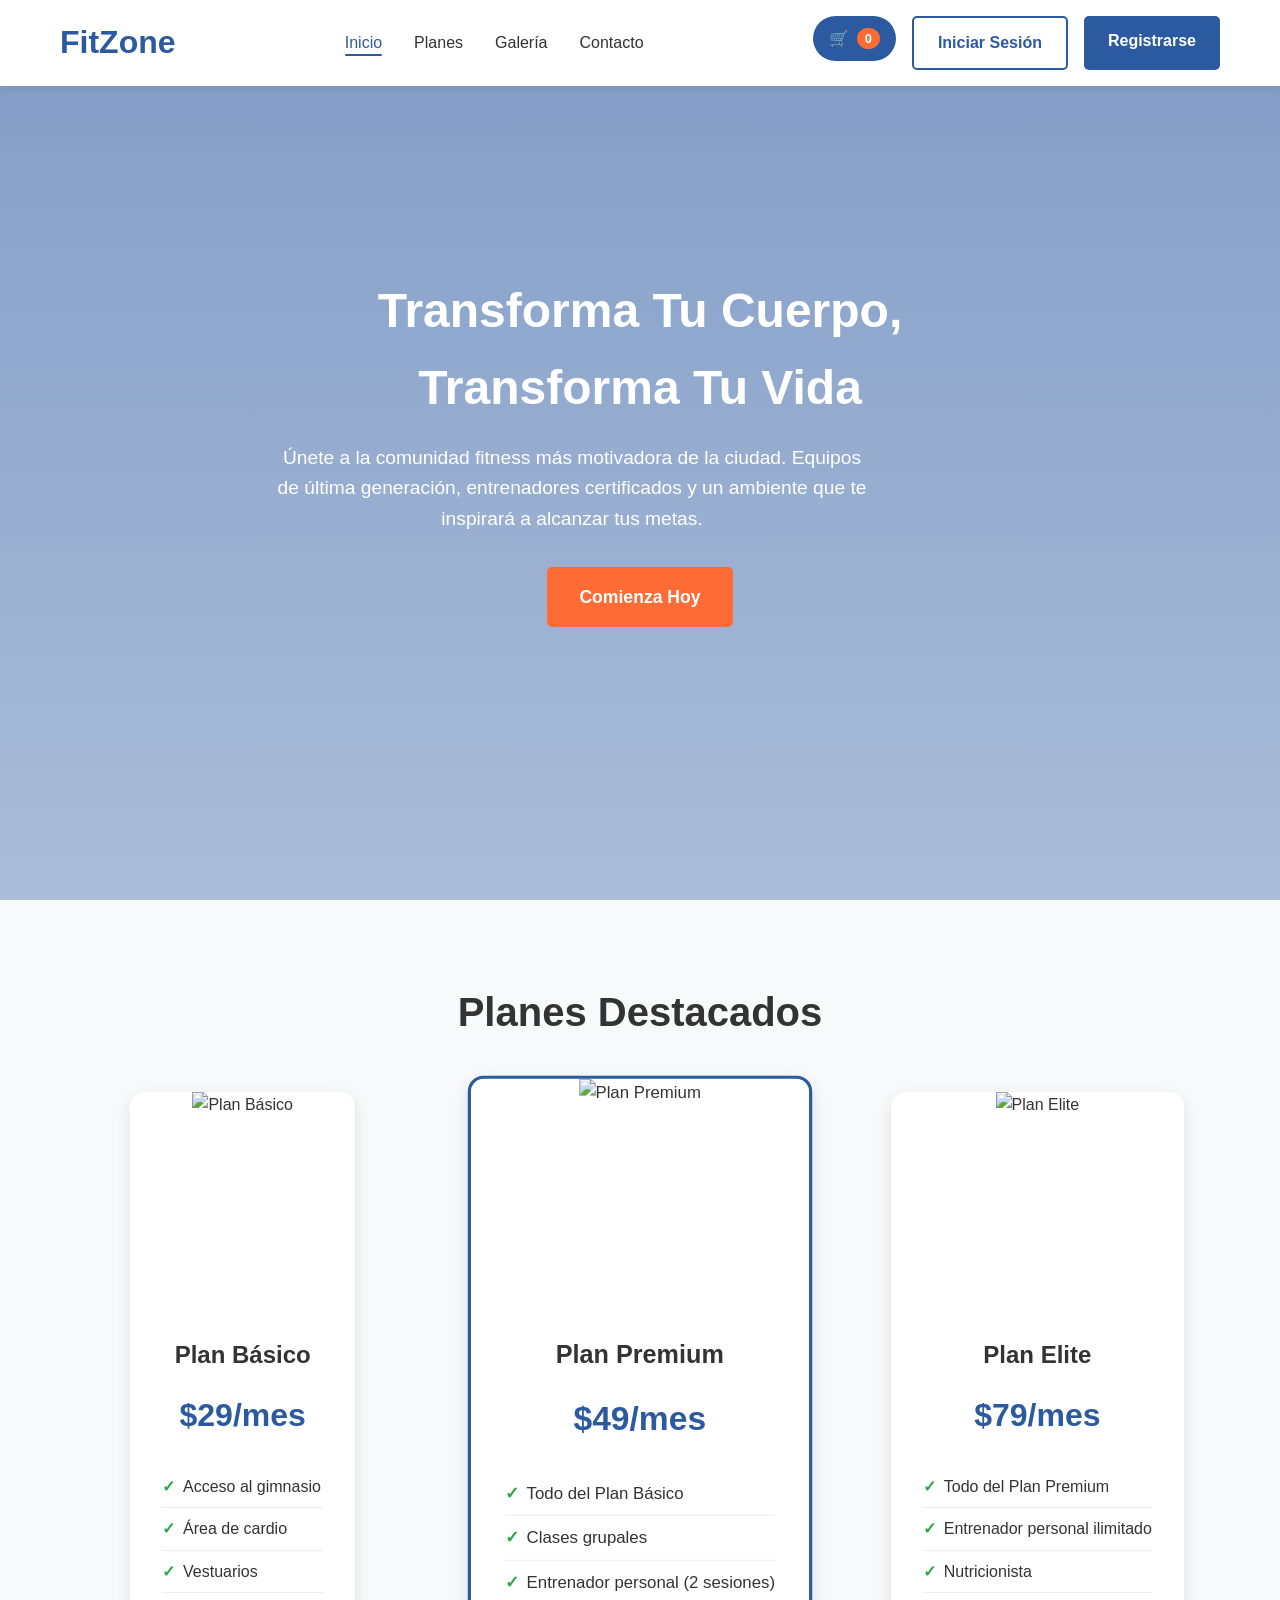
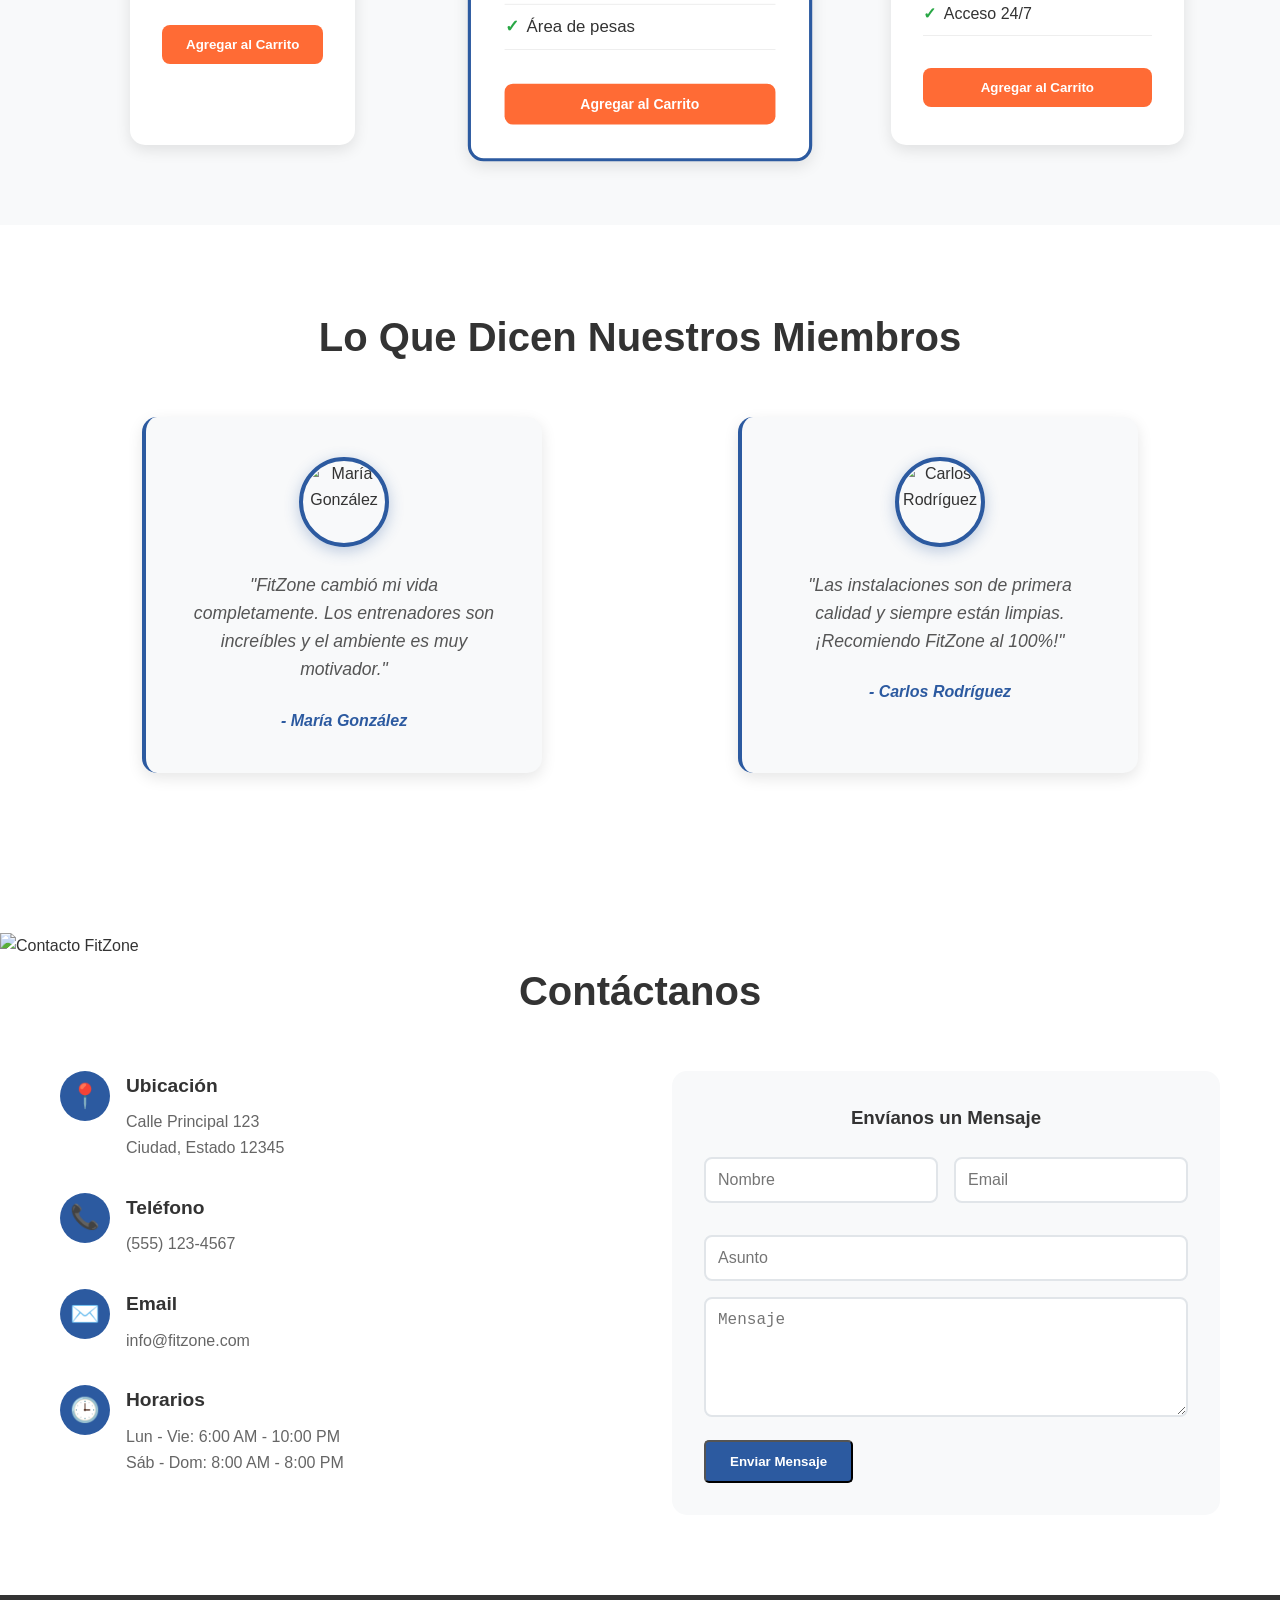
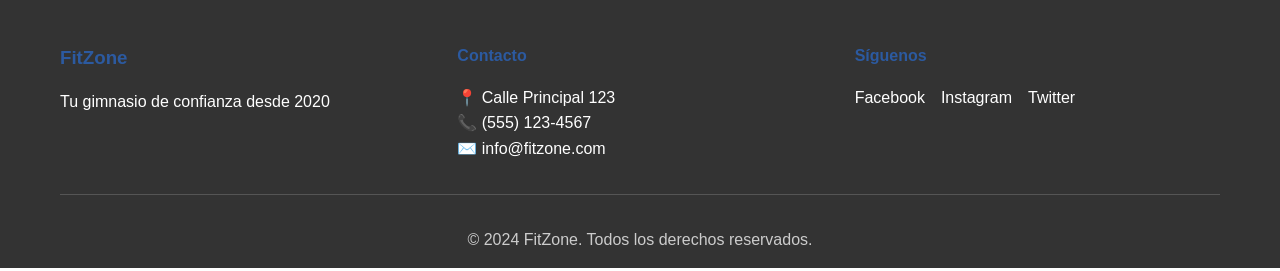
==== index.html @ 1cef654f "IA" ====
<!DOCTYPE html>
<html lang="es">
<head>
    <meta charset="UTF-8">
    <meta name="viewport" content="width=device-width, initial-scale=1.0">
    <title>FitZone - Tu Gimnasio de Confianza</title>
    <link rel="stylesheet" href="styles.css">
</head>
<body>
    <!-- Encabezado -->
    <header class="header">
        <div class="container">
            <div class="logo">
                <h1>FitZone</h1>
            </div>
            <nav class="nav">
                <ul>
                    <li><a href="#inicio">Inicio</a></li>
                    <li><a href="planes.html">Planes</a></li>
                    <li><a href="galeria.html">Galería</a></li>
                    <li><a href="#contacto">Contacto</a></li>
                </ul>
            </nav>
            <div class="auth-buttons">
                <div class="cart-container">
                    <button id="cartBtn" class="cart-btn">
                        🛒 <span id="cartCount">0</span>
                    </button>
                </div>
                <a href="login.html" class="btn-secondary">Iniciar Sesión</a>
                <a href="register.html" class="btn-primary">Registrarse</a>
            </div>
        </div>
    </header>

    <!-- Sección Principal -->
    <section id="inicio" class="hero">
        <div class="hero-image">
            <img src="https://cdn.pixabay.com/photo/2016/11/19/12/43/barbell-1839086_1280.jpg" alt="Gimnasio moderno FitZone">
        </div>
        <div class="hero-content">
            <h2>Transforma Tu Cuerpo, Transforma Tu Vida</h2>
            <p>Únete a la comunidad fitness más motivadora de la ciudad. Equipos de última generación, entrenadores certificados y un ambiente que te inspirará a alcanzar tus metas.</p>
            <a href="register.html" class="btn-cta">Comienza Hoy</a>
        </div>
    </section>

    <!-- Planes Destacados -->
    <section id="planes-destacados" class="featured-plans">
        <div class="container">
            <h2>Planes Destacados</h2>
            <div class="plans-grid">
                <div class="plan-card">
                    <div class="plan-image">
                        <img src="https://cdn.pixabay.com/photo/2017/08/07/14/02/man-2604149_1280.jpg" alt="Plan Básico">
                    </div>
                    <h3>Plan Básico</h3>
                    <div class="price">$29/mes</div>
                    <ul>
                        <li>Acceso al gimnasio</li>
                        <li>Área de cardio</li>
                        <li>Vestuarios</li>
                    </ul>
                    <button class="btn-cart" data-plan="basico" data-price="29" data-name="Plan Básico">Agregar al Carrito</button>
                </div>
                <div class="plan-card featured">
                    <div class="plan-image">
                        <img src="https://cdn.pixabay.com/photo/2016/11/19/12/43/barbell-1839086_1280.jpg" alt="Plan Premium">
                    </div>
                    <h3>Plan Premium</h3>
                    <div class="price">$49/mes</div>
                    <ul>
                        <li>Todo del Plan Básico</li>
                        <li>Clases grupales</li>
                        <li>Entrenador personal (2 sesiones)</li>
                        <li>Área de pesas</li>
                    </ul>
                    <button class="btn-cart" data-plan="premium" data-price="49" data-name="Plan Premium">Agregar al Carrito</button>
                </div>
                <div class="plan-card">
                    <div class="plan-image">
                        <img src="https://cdn.pixabay.com/photo/2017/08/07/14/02/people-2604149_1280.jpg" alt="Plan Elite">
                    </div>
                    <h3>Plan Elite</h3>
                    <div class="price">$79/mes</div>
                    <ul>
                        <li>Todo del Plan Premium</li>
                        <li>Entrenador personal ilimitado</li>
                        <li>Nutricionista</li>
                        <li>Acceso 24/7</li>
                    </ul>
                    <button class="btn-cart" data-plan="elite" data-price="79" data-name="Plan Elite">Agregar al Carrito</button>
                </div>
            </div>
        </div>
    </section>

    <!-- Testimonios -->
    <section class="testimonials">
        <div class="container">
            <h2>Lo Que Dicen Nuestros Miembros</h2>
            <div class="testimonials-grid">
                <div class="testimonial">
                    <div class="testimonial-image">
                        <img src="https://cdn.pixabay.com/photo/2016/11/21/12/42/beard-1845166_1280.jpg" alt="María González">
                    </div>
                    <p>"FitZone cambió mi vida completamente. Los entrenadores son increíbles y el ambiente es muy motivador."</p>
                    <cite>- María González</cite>
                </div>
                <div class="testimonial">
                    <div class="testimonial-image">
                        <img src="https://cdn.pixabay.com/photo/2015/01/08/18/29/entrepreneur-593358_1280.jpg" alt="Carlos Rodríguez">
                    </div>
                    <p>"Las instalaciones son de primera calidad y siempre están limpias. ¡Recomiendo FitZone al 100%!"</p>
                    <cite>- Carlos Rodríguez</cite>
                </div>
            </div>
        </div>
    </section>

    <!-- Sección de Contacto -->
    <section id="contacto" class="contact-section">
        <div class="contact-bg">
            <img src="https://cdn.pixabay.com/photo/2017/08/07/14/02/man-2604149_1280.jpg" alt="Contacto FitZone">
        </div>
        <div class="container">
            <h2>Contáctanos</h2>
            <div class="contact-content">
                <div class="contact-info">
                    <div class="contact-item">
                        <div class="contact-icon">📍</div>
                        <div>
                            <h4>Ubicación</h4>
                            <p>Calle Principal 123<br>Ciudad, Estado 12345</p>
                        </div>
                    </div>
                    <div class="contact-item">
                        <div class="contact-icon">📞</div>
                        <div>
                            <h4>Teléfono</h4>
                            <p>(555) 123-4567</p>
                        </div>
                    </div>
                    <div class="contact-item">
                        <div class="contact-icon">✉️</div>
                        <div>
                            <h4>Email</h4>
                            <p>info@fitzone.com</p>
                        </div>
                    </div>
                    <div class="contact-item">
                        <div class="contact-icon">🕒</div>
                        <div>
                            <h4>Horarios</h4>
                            <p>Lun - Vie: 6:00 AM - 10:00 PM<br>Sáb - Dom: 8:00 AM - 8:00 PM</p>
                        </div>
                    </div>
                </div>
                <div class="contact-form">
                    <h3>Envíanos un Mensaje</h3>
                    <form id="contactForm">
                        <div class="form-row">
                            <input type="text" placeholder="Nombre" required>
                            <input type="email" placeholder="Email" required>
                        </div>
                        <input type="text" placeholder="Asunto" required>
                        <textarea placeholder="Mensaje" rows="5" required></textarea>
                        <button type="submit" class="btn-primary">Enviar Mensaje</button>
                    </form>
                </div>
            </div>
        </div>
    </section>

    <!-- Pie de página -->
    <footer class="footer">
        <div class="container">
            <div class="footer-content">
                <div class="footer-section">
                    <h3>FitZone</h3>
                    <p>Tu gimnasio de confianza desde 2020</p>
                </div>
                <div class="footer-section">
                    <h4>Contacto</h4>
                    <p>📍 Calle Principal 123</p>
                    <p>📞 (555) 123-4567</p>
                    <p>✉️ info@fitzone.com</p>
                </div>
                <div class="footer-section">
                    <h4>Síguenos</h4>
                    <div class="social-links">
                        <a href="#">Facebook</a>
                        <a href="#">Instagram</a>
                        <a href="#">Twitter</a>
                    </div>
                </div>
            </div>
            <div class="footer-bottom">
                <p>&copy; 2024 FitZone. Todos los derechos reservados.</p>
            </div>
        </div>
    </footer>
    
    <!-- Modal del Carrito -->
    <div id="cartModal" class="cart-modal">
        <div class="cart-content">
            <div class="cart-header">
                <h3>Carrito de Compras</h3>
                <span class="cart-close">&times;</span>
            </div>
            <div class="cart-items" id="cartItems">
                <!-- Los items se agregan dinámicamente -->
            </div>
            <div class="cart-footer">
                <div class="cart-total">
                    <strong>Total: $<span id="cartTotal">0</span></strong>
                </div>
                <div class="cart-actions">
                    <button class="btn-secondary" id="clearCart">Limpiar Carrito</button>
                    <button class="btn-primary" id="checkout">Proceder al Pago</button>
                </div>
            </div>
        </div>
    </div>
    
    <script src="cart.js"></script>
    <script src="navigation.js"></script>
</body>
</html>
---- styles.css ----
/* Reset y configuración base */
* {
    margin: 0;
    padding: 0;
    box-sizing: border-box;
}

body {
    font-family: 'Arial', sans-serif;
    line-height: 1.6;
    color: #333;
}

.container {
    max-width: 1200px;
    margin: 0 auto;
    padding: 0 20px;
}

/* Encabezado */
.header {
    background: #fff;
    box-shadow: 0 2px 10px rgba(0,0,0,0.1);
    position: fixed;
    width: 100%;
    top: 0;
    z-index: 1000;
}

.header .container {
    display: flex;
    justify-content: space-between;
    align-items: center;
    padding: 1rem 20px;
}

.logo h1 {
    color: #2c5aa0;
    font-size: 2rem;
    font-weight: bold;
}

.nav ul {
    display: flex;
    list-style: none;
    gap: 2rem;
}

.nav a {
    text-decoration: none;
    color: #333;
    font-weight: 500;
    transition: color 0.3s;
}

.nav a:hover {
    color: #2c5aa0;
}

.auth-buttons {
    display: flex;
    gap: 1rem;
}

/* Botones */
.btn-primary, .btn-secondary, .btn-cta {
    padding: 0.75rem 1.5rem;
    text-decoration: none;
    border-radius: 5px;
    font-weight: 600;
    transition: all 0.3s;
    display: inline-block;
    text-align: center;
}

.btn-primary {
    background: #2c5aa0;
    color: white;
}

.btn-primary:hover {
    background: #1e3f73;
}

.btn-secondary {
    background: transparent;
    color: #2c5aa0;
    border: 2px solid #2c5aa0;
}

.btn-secondary:hover {
    background: #2c5aa0;
    color: white;
}

.btn-cta {
    background: #ff6b35;
    color: white;
    font-size: 1.1rem;
    padding: 1rem 2rem;
}

.btn-cta:hover {
    background: #e55a2b;
    transform: translateY(-2px);
}

/* Sección Hero */
.hero {
    position: relative;
    height: 100vh;
    display: flex;
    align-items: center;
    justify-content: center;
    text-align: center;
    color: white;
    overflow: hidden;
}

.hero-image {
    position: absolute;
    top: 0;
    left: 0;
    width: 100%;
    height: 100%;
    z-index: 1;
}

.hero-image img {
    width: 100%;
    height: 100%;
    object-fit: cover;
    object-position: center;
    filter: brightness(0.4);
}

.hero-image::after {
    content: '';
    position: absolute;
    top: 0;
    left: 0;
    width: 100%;
    height: 100%;
    background: linear-gradient(rgba(44, 90, 160, 0.6), rgba(44, 90, 160, 0.4));
    z-index: 2;
}

.hero-content {
    position: relative;
    z-index: 3;
    max-width: 800px;
    padding: 0 2rem;
}

.hero-content h2 {
    font-size: 3rem;
    margin-bottom: 1rem;
    font-weight: 700;
}

.hero-content p {
    font-size: 1.2rem;
    margin-bottom: 2rem;
    max-width: 600px;
}

/* Planes Destacados */
.featured-plans {
    padding: 5rem 0;
    background: #f8f9fa;
}

.featured-plans h2 {
    text-align: center;
    font-size: 2.5rem;
    margin-bottom: 3rem;
    color: #333;
}

.plans-grid {
    display: grid;
    grid-template-columns: repeat(auto-fit, minmax(320px, 1fr));
    gap: 2rem;
    max-width: 1200px;
    margin: 0 auto;
}

.plan-card {
    background: white;
    padding: 0;
    border-radius: 15px;
    box-shadow: 0 5px 15px rgba(0,0,0,0.1);
    text-align: center;
    transition: transform 0.3s;
    overflow: hidden;
    max-width: 350px;
    margin: 0 auto;
}

.plan-image {
    width: 100%;
    height: 220px;
    overflow: hidden;
    border-radius: 15px 15px 0 0;
}

.plan-image img {
    width: 100%;
    height: 100%;
    object-fit: cover;
    object-position: center;
    transition: transform 0.3s;
}

.plan-card:hover .plan-image img {
    transform: scale(1.05);
}

.plan-card h3,
.plan-card .price,
.plan-card ul,
.plan-card .btn-cart {
    padding-left: 2rem;
    padding-right: 2rem;
}

.plan-card h3 {
    padding-top: 1.5rem;
    font-size: 1.4rem;
    color: #333;
    margin-bottom: 1rem;
}

.plan-card .price {
    font-size: 2rem;
    font-weight: bold;
    color: #2c5aa0;
    margin-bottom: 1.5rem;
}

.plan-card ul {
    list-style: none;
    text-align: left;
    margin-bottom: 2rem;
}

.plan-card .btn-cart {
    margin: 0 2rem 2rem 2rem;
    padding: 0.75rem 1.5rem;
    width: calc(100% - 4rem);
}

.plan-card:hover {
    transform: translateY(-5px);
}

.plan-card.featured {
    border: 3px solid #2c5aa0;
    transform: scale(1.05);
}

.plan-card h3 {
    font-size: 1.5rem;
    margin-bottom: 1rem;
    color: #333;
}

.price {
    font-size: 2rem;
    font-weight: bold;
    color: #2c5aa0;
    margin-bottom: 1.5rem;
}

.plan-card ul {
    list-style: none;
    text-align: left;
}

.plan-card li {
    padding: 0.5rem 0;
    border-bottom: 1px solid #eee;
}

.plan-card li:before {
    content: "✓";
    color: #28a745;
    font-weight: bold;
    margin-right: 0.5rem;
}

/* Testimonios */
.testimonials {
    padding: 5rem 0;
    background: white;
}

.testimonials h2 {
    text-align: center;
    font-size: 2.5rem;
    margin-bottom: 3rem;
    color: #333;
}

.testimonials-grid {
    display: grid;
    grid-template-columns: repeat(auto-fit, minmax(400px, 1fr));
    gap: 2rem;
}

.testimonial {
    background: #f8f9fa;
    padding: 2.5rem;
    border-radius: 15px;
    border-left: 4px solid #2c5aa0;
    text-align: center;
    display: flex;
    flex-direction: column;
    align-items: center;
    max-width: 400px;
    margin: 0 auto;
    box-shadow: 0 5px 15px rgba(0,0,0,0.1);
    transition: transform 0.3s;
}

.testimonial:hover {
    transform: translateY(-5px);
    box-shadow: 0 10px 25px rgba(0,0,0,0.15);
}

.testimonial-image {
    width: 90px;
    height: 90px;
    border-radius: 50%;
    overflow: hidden;
    margin-bottom: 1.5rem;
    border: 4px solid #2c5aa0;
    box-shadow: 0 4px 15px rgba(44, 90, 160, 0.3);
}

.testimonial-image img {
    width: 100%;
    height: 100%;
    object-fit: cover;
    object-position: center;
}

.testimonial p {
    font-style: italic;
    margin-bottom: 1.5rem;
    font-size: 1.1rem;
    text-align: center;
    line-height: 1.6;
    color: #555;
}

.testimonial cite {
    font-weight: bold;
    color: #2c5aa0;
    text-align: center;
    font-size: 1rem;
}

/* Pie de página */
.footer {
    background: #333;
    color: white;
    padding: 3rem 0 1rem;
}

.footer-content {
    display: grid;
    grid-template-columns: repeat(auto-fit, minmax(250px, 1fr));
    gap: 2rem;
    margin-bottom: 2rem;
}

.footer-section h3, .footer-section h4 {
    margin-bottom: 1rem;
    color: #2c5aa0;
}

.social-links {
    display: flex;
    gap: 1rem;
}

.social-links a {
    color: white;
    text-decoration: none;
    transition: color 0.3s;
}

.social-links a:hover {
    color: #2c5aa0;
}

.footer-bottom {
    text-align: center;
    padding-top: 2rem;
    border-top: 1px solid #555;
    color: #ccc;
}

/* Responsive Design */
@media (max-width: 768px) {
    .header .container {
        flex-direction: column;
        gap: 1rem;
    }
    
    .nav ul {
        flex-direction: column;
        text-align: center;
        gap: 1rem;
    }
    
    .hero-content h2 {
        font-size: 2rem;
    }
    
    .hero-content p {
        font-size: 1rem;
    }
    
    .plans-grid {
        grid-template-columns: 1fr;
    }
    
    .plan-card.featured {
        transform: none;
    }
    
    .testimonials-grid {
        grid-template-columns: 1fr;
    }
}

/* Estilos para página de planes */
.plans-section {
    padding: 8rem 0 5rem;
    background: #f8f9fa;
}

.plans-header {
    text-align: center;
    margin-bottom: 4rem;
}

.plans-header h1 {
    font-size: 3rem;
    color: #333;
    margin-bottom: 1rem;
}

.plans-header p {
    font-size: 1.2rem;
    color: #666;
    max-width: 600px;
    margin: 0 auto;
}

.plans-comparison {
    display: grid;
    grid-template-columns: repeat(auto-fit, minmax(320px, 1fr));
    gap: 2rem;
    margin-bottom: 5rem;
}

.plan-column {
    background: white;
    border-radius: 15px;
    padding: 2rem;
    box-shadow: 0 10px 30px rgba(0,0,0,0.1);
    position: relative;
    transition: transform 0.3s;
}

.plan-column:hover {
    transform: translateY(-5px);
}

.plan-column.featured {
    border: 3px solid #2c5aa0;
    transform: scale(1.05);
}

.popular-badge {
    position: absolute;
    top: -15px;
    left: 50%;
    transform: translateX(-50%);
    background: #ff6b35;
    color: white;
    padding: 0.5rem 1.5rem;
    border-radius: 20px;
    font-size: 0.9rem;
    font-weight: bold;
}

.plan-header {
    text-align: center;
    margin-bottom: 2rem;
}

.plan-header h3 {
    font-size: 1.8rem;
    color: #333;
    margin-bottom: 1rem;
}

.plan-price {
    margin-bottom: 1rem;
}

.plan-price .currency {
    font-size: 1.5rem;
    color: #2c5aa0;
    vertical-align: top;
}

.plan-price .amount {
    font-size: 3rem;
    font-weight: bold;
    color: #2c5aa0;
}

.plan-price .period {
    font-size: 1.2rem;
    color: #666;
}

.plan-header p {
    color: #666;
    font-size: 1rem;
}

.plan-features ul {
    list-style: none;
    margin-bottom: 2rem;
}

.plan-features li {
    padding: 0.75rem 0;
    border-bottom: 1px solid #f0f0f0;
    position: relative;
    padding-left: 2rem;
}

.plan-features li.included:before {
    content: "✓";
    position: absolute;
    left: 0;
    color: #28a745;
    font-weight: bold;
    font-size: 1.2rem;
}

.plan-features li.not-included {
    color: #999;
    text-decoration: line-through;
}

.plan-features li.not-included:before {
    content: "✗";
    position: absolute;
    left: 0;
    color: #dc3545;
    font-weight: bold;
    font-size: 1.2rem;
}

.btn-plan {
    width: 100%;
    padding: 1rem;
    border: none;
    border-radius: 8px;
    font-size: 1.1rem;
    font-weight: bold;
    cursor: pointer;
    transition: all 0.3s;
    background: #2c5aa0;
    color: white;
}

.btn-plan:hover {
    background: #1e3f73;
    transform: translateY(-2px);
}

.btn-featured {
    background: #ff6b35;
}

.btn-featured:hover {
    background: #e55a2b;
}

/* Opciones de duración */
.duration-options {
    text-align: center;
    margin-bottom: 4rem;
}

.duration-options h2 {
    font-size: 2.5rem;
    color: #333;
    margin-bottom: 2rem;
}

.duration-grid {
    display: grid;
    grid-template-columns: repeat(auto-fit, minmax(250px, 1fr));
    gap: 2rem;
    max-width: 800px;
    margin: 0 auto;
}

.duration-card {
    background: white;
    padding: 2rem;
    border-radius: 10px;
    box-shadow: 0 5px 15px rgba(0,0,0,0.1);
    transition: transform 0.3s;
}

.duration-card:hover {
    transform: translateY(-3px);
}

.duration-card.popular {
    border: 2px solid #2c5aa0;
}

.duration-card h4 {
    font-size: 1.5rem;
    color: #333;
    margin-bottom: 0.5rem;
}

.duration-card p {
    color: #666;
    margin-bottom: 1rem;
}

.discount {
    background: #28a745;
    color: white;
    padding: 0.5rem 1rem;
    border-radius: 20px;
    font-size: 0.9rem;
    font-weight: bold;
    display: inline-block;
}

/* FAQ Section */
.faq-section {
    padding: 5rem 0;
    background: white;
}

.faq-section h2 {
    text-align: center;
    font-size: 2.5rem;
    color: #333;
    margin-bottom: 3rem;
}

.faq-grid {
    display: grid;
    grid-template-columns: repeat(auto-fit, minmax(400px, 1fr));
    gap: 2rem;
}

.faq-item {
    background: #f8f9fa;
    padding: 2rem;
    border-radius: 10px;
    border-left: 4px solid #2c5aa0;
}

.faq-item h4 {
    color: #333;
    margin-bottom: 1rem;
    font-size: 1.2rem;
}

.faq-item p {
    color: #666;
    line-height: 1.6;
}

/* Responsive para planes */
@media (max-width: 768px) {
    .plans-header h1 {
        font-size: 2rem;
    }
    
    .plan-column.featured {
        transform: none;
    }
    
    .duration-grid {
        grid-template-columns: 1fr;
    }
    
    .faq-grid {
        grid-template-columns: 1fr;
    }
}
/* Estilos para página de galería */
.gallery-section {
    padding: 8rem 0 5rem;
    background: #f8f9fa;
}

.gallery-header {
    text-align: center;
    margin-bottom: 3rem;
}

.gallery-header h1 {
    font-size: 3rem;
    color: #333;
    margin-bottom: 1rem;
}

.gallery-header p {
    font-size: 1.2rem;
    color: #666;
    max-width: 600px;
    margin: 0 auto;
}

.gallery-filters {
    display: flex;
    justify-content: center;
    gap: 1rem;
    margin-bottom: 3rem;
    flex-wrap: wrap;
}

.filter-btn {
    padding: 0.75rem 1.5rem;
    border: 2px solid #2c5aa0;
    background: transparent;
    color: #2c5aa0;
    border-radius: 25px;
    cursor: pointer;
    transition: all 0.3s;
    font-weight: 500;
}

.filter-btn:hover,
.filter-btn.active {
    background: #2c5aa0;
    color: white;
}

.gallery-grid {
    display: grid;
    grid-template-columns: repeat(auto-fit, minmax(320px, 1fr));
    gap: 2rem;
    max-width: 1200px;
    margin: 0 auto;
}

.gallery-item {
    border-radius: 15px;
    overflow: hidden;
    box-shadow: 0 10px 30px rgba(0,0,0,0.1);
    transition: transform 0.3s;
    background: white;
}

.gallery-item:hover {
    transform: translateY(-8px);
    box-shadow: 0 20px 40px rgba(0,0,0,0.15);
}

.gallery-image {
    position: relative;
    height: 240px;
    overflow: hidden;
}

.gallery-image img {
    width: 100%;
    height: 100%;
    object-fit: cover;
    object-position: center;
    transition: transform 0.3s;
}

.gallery-item:hover .gallery-image img {
    transform: scale(1.08);
}

.placeholder-image {
    width: 100%;
    height: 100%;
    background: linear-gradient(135deg, #2c5aa0, #1e3f73);
    display: flex;
    align-items: center;
    justify-content: center;
    color: white;
    font-size: 1.2rem;
    font-weight: bold;
}

.gallery-overlay {
    position: absolute;
    bottom: 0;
    left: 0;
    right: 0;
    background: linear-gradient(transparent, rgba(0,0,0,0.8));
    color: white;
    padding: 2rem;
    transform: translateY(100%);
    transition: transform 0.3s;
}

.gallery-item:hover .gallery-overlay {
    transform: translateY(0);
}

.gallery-overlay h3 {
    font-size: 1.5rem;
    margin-bottom: 0.5rem;
}

.gallery-overlay p {
    font-size: 1rem;
    opacity: 0.9;
}

/* Sección de horarios */
.schedule-section {
    padding: 5rem 0;
    background: white;
}

.schedule-section h2 {
    text-align: center;
    font-size: 2.5rem;
    color: #333;
    margin-bottom: 3rem;
}

.schedule-table {
    overflow-x: auto;
}

.schedule-table table {
    width: 100%;
    border-collapse: collapse;
    background: white;
    border-radius: 10px;
    overflow: hidden;
    box-shadow: 0 10px 30px rgba(0,0,0,0.1);
}

.schedule-table th,
.schedule-table td {
    padding: 1rem;
    text-align: center;
    border-bottom: 1px solid #eee;
}

.schedule-table th {
    background: #2c5aa0;
    color: white;
    font-weight: bold;
}

.schedule-table td {
    font-weight: 500;
}

.class-yoga { background: #e8f5e8; color: #28a745; }
.class-spinning { background: #fff3cd; color: #856404; }
.class-pilates { background: #f8d7da; color: #721c24; }
.class-zumba { background: #d1ecf1; color: #0c5460; }
.class-crossfit { background: #e2e3e5; color: #383d41; }
.class-cardio { background: #fce4ec; color: #880e4f; }

/* Responsive para galería */
@media (max-width: 768px) {
    .gallery-header h1 {
        font-size: 2rem;
    }
    
    .gallery-grid {
        grid-template-columns: 1fr;
    }
    
    .gallery-filters {
        justify-content: center;
    }
    
    .filter-btn {
        padding: 0.5rem 1rem;
        font-size: 0.9rem;
    }
    
    .schedule-table {
        font-size: 0.9rem;
    }
    
    .schedule-table th,
    .schedule-table td {
        padding: 0.5rem;
    }
}
/* Estilos para el carrito de compras */
.cart-container {
    position: relative;
}

.cart-btn {
    background: #2c5aa0;
    color: white;
    border: none;
    padding: 0.75rem 1rem;
    border-radius: 25px;
    cursor: pointer;
    font-size: 1rem;
    font-weight: bold;
    transition: all 0.3s;
    display: flex;
    align-items: center;
    gap: 0.5rem;
}

.cart-btn:hover {
    background: #1e3f73;
    transform: translateY(-2px);
}

#cartCount {
    background: #ff6b35;
    color: white;
    border-radius: 50%;
    padding: 0.2rem 0.5rem;
    font-size: 0.8rem;
    min-width: 20px;
    text-align: center;
}

.btn-cart {
    background: #ff6b35;
    color: white;
    border: none;
    padding: 0.75rem 1.5rem;
    border-radius: 8px;
    cursor: pointer;
    font-weight: bold;
    transition: all 0.3s;
    width: 100%;
    margin-top: 1rem;
}

.btn-cart:hover {
    background: #e55a2b;
    transform: translateY(-2px);
}

/* Modal del carrito */
.cart-modal {
    display: none;
    position: fixed;
    top: 0;
    left: 0;
    width: 100%;
    height: 100%;
    background: rgba(0,0,0,0.5);
    z-index: 10000;
    align-items: center;
    justify-content: center;
    padding: 2rem;
}

.cart-content {
    background: white;
    border-radius: 15px;
    width: 100%;
    max-width: 600px;
    max-height: 80vh;
    overflow: hidden;
    display: flex;
    flex-direction: column;
}

.cart-header {
    display: flex;
    justify-content: space-between;
    align-items: center;
    padding: 1.5rem;
    border-bottom: 1px solid #eee;
    background: #f8f9fa;
}

.cart-header h3 {
    margin: 0;
    color: #333;
}

.cart-close {
    font-size: 2rem;
    cursor: pointer;
    color: #666;
    transition: color 0.3s;
}

.cart-close:hover {
    color: #333;
}

.cart-items {
    flex: 1;
    overflow-y: auto;
    padding: 1rem;
    max-height: 400px;
}

.empty-cart {
    text-align: center;
    padding: 3rem 1rem;
    color: #666;
}

.empty-cart p:first-child {
    font-size: 1.2rem;
    font-weight: bold;
    margin-bottom: 0.5rem;
}

.cart-item {
    display: grid;
    grid-template-columns: 1fr auto auto;
    gap: 1rem;
    align-items: center;
    padding: 1rem;
    border-bottom: 1px solid #eee;
    transition: background 0.3s;
}

.cart-item:hover {
    background: #f8f9fa;
}

.item-info h4 {
    margin: 0 0 0.5rem 0;
    color: #333;
}

.item-price {
    margin: 0;
    color: #666;
    font-size: 0.9rem;
}

.item-controls {
    display: flex;
    align-items: center;
    gap: 0.5rem;
}

.quantity-btn {
    background: #2c5aa0;
    color: white;
    border: none;
    width: 30px;
    height: 30px;
    border-radius: 50%;
    cursor: pointer;
    font-weight: bold;
    transition: background 0.3s;
}

.quantity-btn:hover {
    background: #1e3f73;
}

.quantity {
    font-weight: bold;
    min-width: 30px;
    text-align: center;
}

.remove-btn {
    background: #dc3545;
    color: white;
    border: none;
    width: 30px;
    height: 30px;
    border-radius: 50%;
    cursor: pointer;
    transition: background 0.3s;
}

.remove-btn:hover {
    background: #c82333;
}

.item-total {
    font-weight: bold;
    color: #2c5aa0;
    font-size: 1.1rem;
}

.cart-footer {
    padding: 1.5rem;
    border-top: 1px solid #eee;
    background: #f8f9fa;
}

.cart-total {
    text-align: center;
    margin-bottom: 1rem;
    font-size: 1.2rem;
    color: #333;
}

.cart-actions {
    display: flex;
    gap: 1rem;
    justify-content: center;
}

.cart-actions button {
    flex: 1;
    padding: 0.75rem;
    border: none;
    border-radius: 8px;
    cursor: pointer;
    font-weight: bold;
    transition: all 0.3s;
}

/* Sección de contacto */
.contact-section {
    padding: 5rem 0;
    background: white;
}

.contact-section h2 {
    text-align: center;
    font-size: 2.5rem;
    color: #333;
    margin-bottom: 3rem;
}

.contact-content {
    display: grid;
    grid-template-columns: 1fr 1fr;
    gap: 4rem;
    align-items: start;
}

.contact-info {
    display: flex;
    flex-direction: column;
    gap: 2rem;
}

.contact-item {
    display: flex;
    align-items: flex-start;
    gap: 1rem;
}

.contact-icon {
    font-size: 1.5rem;
    width: 50px;
    height: 50px;
    background: #2c5aa0;
    color: white;
    border-radius: 50%;
    display: flex;
    align-items: center;
    justify-content: center;
    flex-shrink: 0;
}

.contact-item h4 {
    color: #333;
    margin-bottom: 0.5rem;
    font-size: 1.2rem;
}

.contact-item p {
    color: #666;
    margin: 0;
    line-height: 1.6;
}

.contact-form {
    background: #f8f9fa;
    padding: 2rem;
    border-radius: 15px;
}

.contact-form h3 {
    color: #333;
    margin-bottom: 1.5rem;
    text-align: center;
}

.contact-form .form-row {
    display: grid;
    grid-template-columns: 1fr 1fr;
    gap: 1rem;
    margin-bottom: 1rem;
}

.contact-form input,
.contact-form textarea {
    width: 100%;
    padding: 0.75rem;
    border: 2px solid #e1e5e9;
    border-radius: 8px;
    font-size: 1rem;
    transition: border-color 0.3s;
    margin-bottom: 1rem;
}

.contact-form input:focus,
.contact-form textarea:focus {
    outline: none;
    border-color: #2c5aa0;
}

.contact-form textarea {
    resize: vertical;
    min-height: 120px;
}

/* Responsive para carrito y contacto */
@media (max-width: 768px) {
    .auth-buttons {
        flex-direction: column;
        gap: 0.5rem;
        align-items: stretch;
    }
    
    .cart-btn {
        justify-content: center;
    }
    
    .cart-modal {
        padding: 1rem;
    }
    
    .cart-item {
        grid-template-columns: 1fr;
        gap: 0.5rem;
        text-align: center;
    }
    
    .item-controls {
        justify-content: center;
    }
    
    .cart-actions {
        flex-direction: column;
    }
    
    .contact-content {
        grid-template-columns: 1fr;
        gap: 2rem;
    }
    
    .contact-form .form-row {
        grid-template-columns: 1fr;
    }
}
/* Estilos adicionales para navegación mejorada */
.header {
    transition: all 0.3s ease;
}

.header.scrolled {
    background: rgba(255, 255, 255, 0.95);
    backdrop-filter: blur(10px);
    box-shadow: 0 2px 20px rgba(0,0,0,0.15);
}

.nav a.active {
    color: #2c5aa0;
    position: relative;
}

.nav a.active::after {
    content: '';
    position: absolute;
    bottom: -5px;
    left: 0;
    width: 100%;
    height: 2px;
    background: #2c5aa0;
    border-radius: 2px;
}

.hamburger {
    display: none !important;
}

/* Menú móvil */
@media (max-width: 768px) {
    .hamburger {
        display: block !important;
    }
    
    .nav {
        position: absolute;
        top: 100%;
        left: 0;
        right: 0;
        background: white;
        box-shadow: 0 5px 15px rgba(0,0,0,0.1);
        transform: translateY(-100%);
        opacity: 0;
        visibility: hidden;
        transition: all 0.3s ease;
    }
    
    .nav.mobile-open {
        transform: translateY(0);
        opacity: 1;
        visibility: visible;
    }
    
    .nav ul {
        flex-direction: column;
        padding: 1rem 0;
    }
    
    .nav li {
        text-align: center;
        border-bottom: 1px solid #eee;
    }
    
    .nav a {
        display: block;
        padding: 1rem;
        color: #333;
    }
    
    .nav a:hover {
        background: #f8f9fa;
    }
    
    .header .container {
        position: relative;
    }
}

/* Animaciones adicionales */
@keyframes fadeInUp {
    from {
        opacity: 0;
        transform: translateY(30px);
    }
    to {
        opacity: 1;
        transform: translateY(0);
    }
}

.plan-card,
.testimonial,
.contact-item {
    animation: fadeInUp 0.6s ease-out;
}

/* Efectos hover mejorados */
.plan-card:hover {
    transform: translateY(-10px);
    box-shadow: 0 20px 40px rgba(0,0,0,0.15);
}

.btn-cart:hover {
    transform: translateY(-3px);
    box-shadow: 0 10px 20px rgba(255, 107, 53, 0.3);
}

.cart-btn:hover {
    transform: translateY(-3px);
    box-shadow: 0 10px 20px rgba(44, 90, 160, 0.3);
}

/* Mejoras visuales para el carrito */
.cart-item {
    border-radius: 8px;
    margin-bottom: 0.5rem;
}

.cart-item:last-child {
    border-bottom: none;
    margin-bottom: 0;
}

/* Indicador de carga */
.loading {
    display: inline-block;
    width: 20px;
    height: 20px;
    border: 3px solid #f3f3f3;
    border-top: 3px solid #2c5aa0;
    border-radius: 50%;
    animation: spin 1s linear infinite;
}

@keyframes spin {
    0% { transform: rotate(0deg); }
    100% { transform: rotate(360deg); }
}

/* Estilos para mensajes de estado */
.message-container {
    position: fixed;
    top: 20px;
    right: 20px;
    z-index: 10001;
    pointer-events: none;
}

/* Mejoras para formularios */
.contact-form input:focus,
.contact-form textarea:focus {
    border-color: #2c5aa0;
    box-shadow: 0 0 0 3px rgba(44, 90, 160, 0.1);
}

/* Scroll suave para toda la página */
html {
    scroll-behavior: smooth;
}

/* Efectos de parallax ligero */
.hero {
    background-attachment: fixed;
}

@media (max-width: 768px) {
    .hero {
        background-attachment: scroll;
    }
}
/* Estilos para imágenes grandes de planes */
.plan-image-large {
    width: 100%;
    height: 220px;
    overflow: hidden;
    border-radius: 15px 15px 0 0;
}

.plan-image-large img {
    width: 100%;
    height: 100%;
    object-fit: cover;
    object-position: center;
    transition: transform 0.3s;
}

.plan-column:hover .plan-image-large img {
    transform: scale(1.05);
}

.plan-column {
    overflow: hidden;
    border-radius: 15px;
    max-width: 380px;
    margin: 0 auto;
    background: white;
    box-shadow: 0 10px 30px rgba(0,0,0,0.1);
    transition: transform 0.3s;
}

.plan-column:hover {
    transform: translateY(-8px);
    box-shadow: 0 20px 40px rgba(0,0,0,0.15);
}

.plans-comparison {
    display: grid;
    grid-template-columns: repeat(auto-fit, minmax(320px, 1fr));
    gap: 2rem;
    max-width: 1200px;
    margin: 0 auto;
}

.plan-header {
    padding: 2rem 1.5rem 1rem;
    text-align: center;
}

.plan-features {
    padding: 0 1.5rem;
}

.btn-plan {
    margin: 1.5rem;
    width: calc(100% - 3rem);
}
/* Responsive mejorado para imágenes */
@media (max-width: 768px) {
    .hero-content h2 {
        font-size: 2.2rem;
    }
    
    .hero-content p {
        font-size: 1rem;
    }
    
    .plan-card {
        max-width: 100%;
    }
    
    .plan-image {
        height: 180px;
    }
    
    .gallery-image {
        height: 200px;
    }
    
    .testimonial {
        max-width: 100%;
        padding: 2rem;
    }
    
    .testimonial-image {
        width: 70px;
        height: 70px;
    }
    
    .plan-column {
        max-width: 100%;
    }
    
    .plan-image-large {
        height: 180px;
    }
}

@media (max-width: 480px) {
    .hero-content h2 {
        font-size: 1.8rem;
    }
    
    .plan-image {
        height: 160px;
    }
    
    .gallery-image {
        height: 180px;
    }
    
    .plan-image-large {
        height: 160px;
    }
}
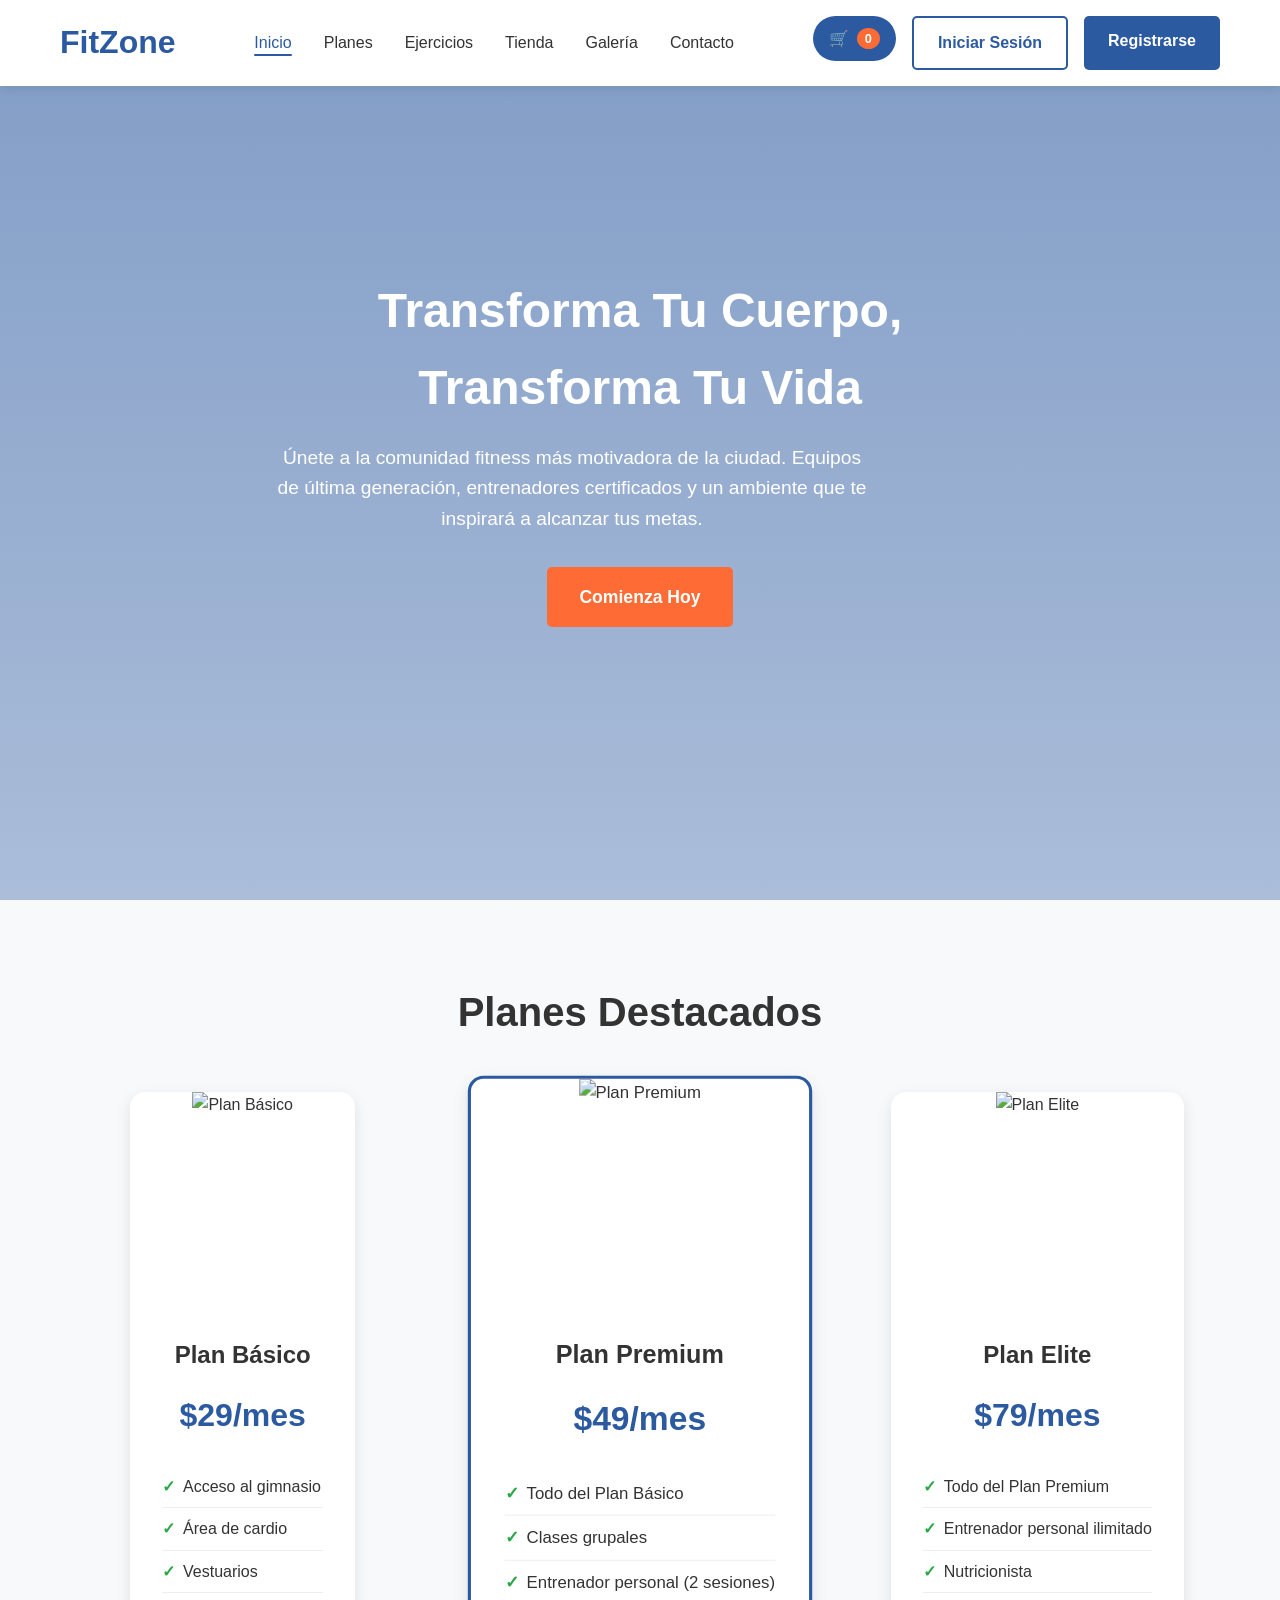
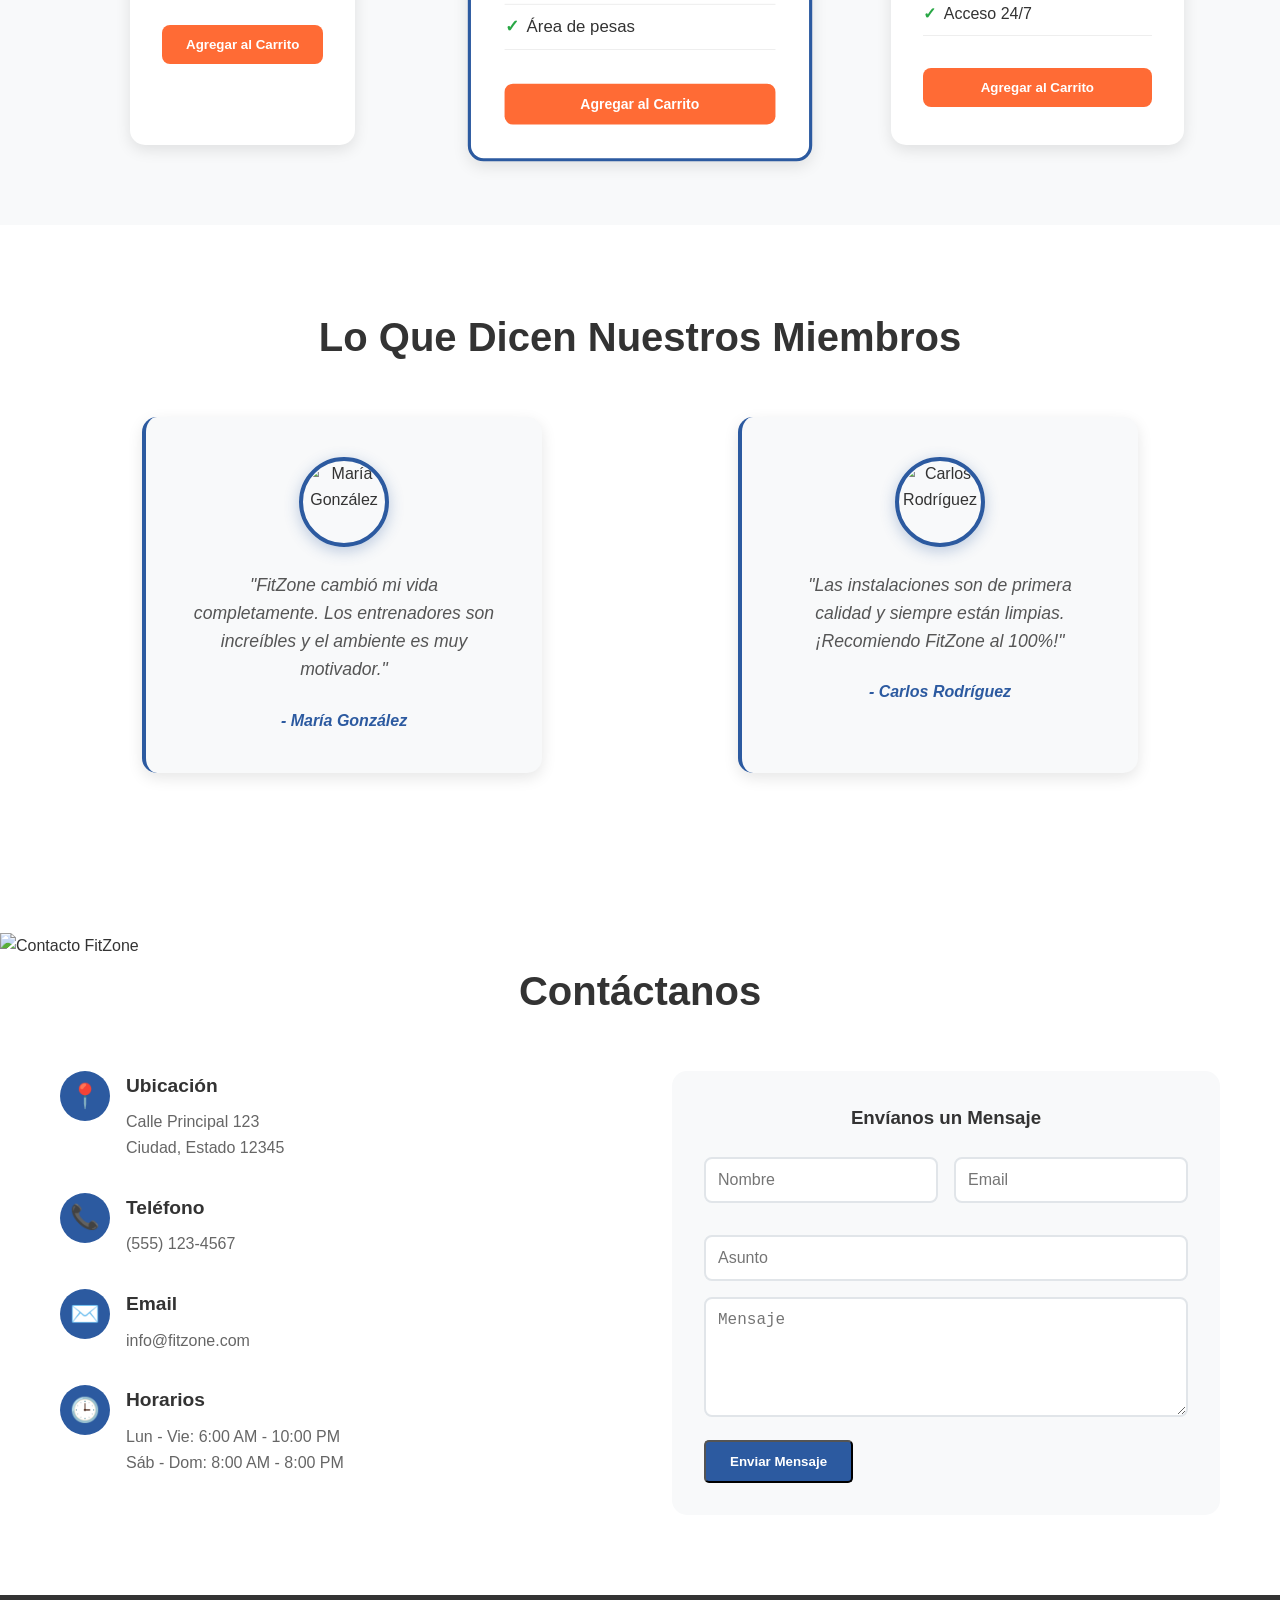
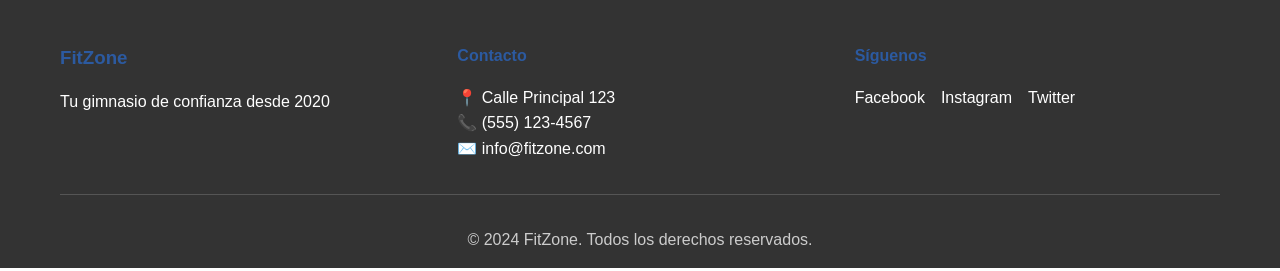
==== commit 7dfca8f1: "Nuevas imagenes, carrito, ventas" ====
--- a/index.html
+++ b/index.html
@@ -17,6 +17,8 @@
                 <ul>
                     <li><a href="#inicio">Inicio</a></li>
                     <li><a href="planes.html">Planes</a></li>
+                    <li><a href="ejercicios.html">Ejercicios</a></li>
+                    <li><a href="tienda.html">Tienda</a></li>
                     <li><a href="galeria.html">Galería</a></li>
                     <li><a href="#contacto">Contacto</a></li>
                 </ul>
@@ -36,7 +38,7 @@
     <!-- Sección Principal -->
     <section id="inicio" class="hero">
         <div class="hero-image">
-            <img src="https://cdn.pixabay.com/photo/2016/11/19/12/43/barbell-1839086_1280.jpg" alt="Gimnasio moderno FitZone">
+            <img src="https://images.unsplash.com/photo-1534438327276-14e5300c3a48?w=1200" alt="Gimnasio moderno FitZone">
         </div>
         <div class="hero-content">
             <h2>Transforma Tu Cuerpo, Transforma Tu Vida</h2>
@@ -52,7 +54,7 @@
             <div class="plans-grid">
                 <div class="plan-card">
                     <div class="plan-image">
-                        <img src="https://cdn.pixabay.com/photo/2017/08/07/14/02/man-2604149_1280.jpg" alt="Plan Básico">
+                        <img src="https://images.unsplash.com/photo-1571019613454-1cb2f99b2d8b?w=800" alt="Plan Básico">
                     </div>
                     <h3>Plan Básico</h3>
                     <div class="price">$29/mes</div>
@@ -65,7 +67,7 @@
                 </div>
                 <div class="plan-card featured">
                     <div class="plan-image">
-                        <img src="https://cdn.pixabay.com/photo/2016/11/19/12/43/barbell-1839086_1280.jpg" alt="Plan Premium">
+                        <img src="https://images.unsplash.com/photo-1517836357463-d25dfeac3438?w=800" alt="Plan Premium">
                     </div>
                     <h3>Plan Premium</h3>
                     <div class="price">$49/mes</div>
@@ -79,7 +81,7 @@
                 </div>
                 <div class="plan-card">
                     <div class="plan-image">
-                        <img src="https://cdn.pixabay.com/photo/2017/08/07/14/02/people-2604149_1280.jpg" alt="Plan Elite">
+                        <img src="https://images.unsplash.com/photo-1581009146145-b5ef050c2e1e?w=800" alt="Plan Elite">
                     </div>
                     <h3>Plan Elite</h3>
                     <div class="price">$79/mes</div>
@@ -102,14 +104,14 @@
             <div class="testimonials-grid">
                 <div class="testimonial">
                     <div class="testimonial-image">
-                        <img src="https://cdn.pixabay.com/photo/2016/11/21/12/42/beard-1845166_1280.jpg" alt="María González">
+                        <img src="https://images.unsplash.com/photo-1438761681033-6461ffad8d80?w=400" alt="María González">
                     </div>
                     <p>"FitZone cambió mi vida completamente. Los entrenadores son increíbles y el ambiente es muy motivador."</p>
                     <cite>- María González</cite>
                 </div>
                 <div class="testimonial">
                     <div class="testimonial-image">
-                        <img src="https://cdn.pixabay.com/photo/2015/01/08/18/29/entrepreneur-593358_1280.jpg" alt="Carlos Rodríguez">
+                        <img src="https://images.unsplash.com/photo-1500648767791-00dcc994a43e?w=400" alt="Carlos Rodríguez">
                     </div>
                     <p>"Las instalaciones son de primera calidad y siempre están limpias. ¡Recomiendo FitZone al 100%!"</p>
                     <cite>- Carlos Rodríguez</cite>
@@ -121,7 +123,7 @@
     <!-- Sección de Contacto -->
     <section id="contacto" class="contact-section">
         <div class="contact-bg">
-            <img src="https://cdn.pixabay.com/photo/2017/08/07/14/02/man-2604149_1280.jpg" alt="Contacto FitZone">
+            <img src="https://images.unsplash.com/photo-1534438327276-14e5300c3a48?w=1200" alt="Contacto FitZone">
         </div>
         <div class="container">
             <h2>Contáctanos</h2>
@@ -225,5 +227,6 @@
     
     <script src="cart.js"></script>
     <script src="navigation.js"></script>
+    <script src="auth.js"></script>
 </body>
 </html>
--- a/styles.css
+++ b/styles.css
@@ -796,18 +796,6 @@
     transform: scale(1.08);
 }
 
-.placeholder-image {
-    width: 100%;
-    height: 100%;
-    background: linear-gradient(135deg, #2c5aa0, #1e3f73);
-    display: flex;
-    align-items: center;
-    justify-content: center;
-    color: white;
-    font-size: 1.2rem;
-    font-weight: bold;
-}
-
 .gallery-overlay {
     position: absolute;
     bottom: 0;
@@ -825,12 +813,16 @@
 }
 
 .gallery-overlay h3 {
-    font-size: 1.5rem;
+    font-size: 1.3rem;
     margin-bottom: 0.5rem;
+    color: white;
 }
 
 .gallery-overlay p {
-    font-size: 1rem;
+    font-size: 0.9rem;
+    opacity: 0.9;
+    line-height: 1.4;
+}
     opacity: 0.9;
 }
 
@@ -1561,4 +1553,475 @@
     .plan-image-large {
         height: 160px;
     }
-}+}
+
+/* Estilos para la Tienda */
+.shop-section {
+    padding: 8rem 0 5rem;
+    background: #f8f9fa;
+}
+
+.shop-header {
+    text-align: center;
+    margin-bottom: 3rem;
+}
+
+.shop-header h1 {
+    font-size: 3rem;
+    color: #333;
+    margin-bottom: 1rem;
+}
+
+.shop-header p {
+    font-size: 1.2rem;
+    color: #666;
+    max-width: 600px;
+    margin: 0 auto;
+}
+
+.shop-filters {
+    display: flex;
+    justify-content: center;
+    gap: 1rem;
+    margin-bottom: 3rem;
+    flex-wrap: wrap;
+}
+
+.products-grid {
+    display: grid;
+    grid-template-columns: repeat(auto-fill, minmax(280px, 1fr));
+    gap: 2rem;
+    max-width: 1400px;
+    margin: 0 auto;
+}
+
+.product-card {
+    background: white;
+    border-radius: 15px;
+    overflow: hidden;
+    box-shadow: 0 5px 15px rgba(0,0,0,0.1);
+    transition: transform 0.3s, box-shadow 0.3s;
+    display: flex;
+    flex-direction: column;
+}
+
+.product-card:hover {
+    transform: translateY(-8px);
+    box-shadow: 0 15px 30px rgba(0,0,0,0.15);
+}
+
+.product-image {
+    position: relative;
+    width: 100%;
+    height: 220px;
+    overflow: hidden;
+}
+
+.product-image img {
+    width: 100%;
+    height: 100%;
+    object-fit: cover;
+    object-position: center;
+    transition: transform 0.3s;
+}
+
+.product-card:hover .product-image img {
+    transform: scale(1.05);
+}
+
+.product-badge {
+    position: absolute;
+    top: 10px;
+    right: 10px;
+    background: #ff6b35;
+    color: white;
+    padding: 0.4rem 0.8rem;
+    border-radius: 20px;
+    font-size: 0.8rem;
+    font-weight: bold;
+    z-index: 2;
+}
+
+.product-badge.new {
+    background: #28a745;
+}
+
+.product-info {
+    padding: 1.5rem;
+    display: flex;
+    flex-direction: column;
+    flex: 1;
+}
+
+.product-info h3 {
+    font-size: 1.2rem;
+    color: #333;
+    margin-bottom: 0.5rem;
+    min-height: 2.4rem;
+}
+
+.product-description {
+    color: #666;
+    font-size: 0.9rem;
+    margin-bottom: 1rem;
+    line-height: 1.4;
+    flex: 1;
+}
+
+.product-price {
+    font-size: 1.8rem;
+    font-weight: bold;
+    color: #2c5aa0;
+    margin-bottom: 1rem;
+}
+
+.product-info .btn-cart {
+    width: 100%;
+    margin: 0;
+    padding: 0.75rem;
+    font-size: 0.95rem;
+}
+
+/* Responsive para tienda */
+@media (max-width: 768px) {
+    .shop-header h1 {
+        font-size: 2rem;
+    }
+    
+    .products-grid {
+        grid-template-columns: repeat(auto-fill, minmax(250px, 1fr));
+        gap: 1.5rem;
+    }
+    
+    .product-image {
+        height: 180px;
+    }
+}
+
+@media (max-width: 480px) {
+    .products-grid {
+        grid-template-columns: 1fr;
+    }
+    
+    .product-card {
+        max-width: 100%;
+    }
+}
+
+/* Estilos para menú de usuario */
+.user-menu {
+    position: relative;
+    margin-right: 1rem;
+}
+
+.user-btn {
+    display: flex;
+    align-items: center;
+    gap: 0.5rem;
+    background: #2c5aa0;
+    color: white;
+    border: none;
+    padding: 0.75rem 1.25rem;
+    border-radius: 25px;
+    cursor: pointer;
+    font-weight: 600;
+    transition: all 0.3s;
+}
+
+.user-btn:hover {
+    background: #1e3f73;
+    transform: translateY(-2px);
+}
+
+.user-icon {
+    font-size: 1.2rem;
+}
+
+.user-name {
+    font-size: 0.95rem;
+}
+
+.user-dropdown {
+    position: absolute;
+    top: 100%;
+    right: 0;
+    margin-top: 0.5rem;
+    background: white;
+    border-radius: 10px;
+    box-shadow: 0 10px 30px rgba(0,0,0,0.15);
+    min-width: 200px;
+    opacity: 0;
+    visibility: hidden;
+    transform: translateY(-10px);
+    transition: all 0.3s;
+    z-index: 1000;
+}
+
+.user-dropdown.show {
+    opacity: 1;
+    visibility: visible;
+    transform: translateY(0);
+}
+
+.dropdown-item {
+    display: block;
+    padding: 0.75rem 1.25rem;
+    color: #333;
+    text-decoration: none;
+    transition: background 0.3s;
+    font-size: 0.95rem;
+}
+
+.dropdown-item:first-child {
+    border-radius: 10px 10px 0 0;
+}
+
+.dropdown-item:last-child {
+    border-radius: 0 0 10px 10px;
+}
+
+.dropdown-item:hover {
+    background: #f8f9fa;
+    color: #2c5aa0;
+}
+
+.user-dropdown hr {
+    margin: 0.5rem 0;
+    border: none;
+    border-top: 1px solid #eee;
+}
+
+#logoutBtn {
+    color: #dc3545;
+}
+
+#logoutBtn:hover {
+    background: #fff5f5;
+}
+
+/* Responsive para menú de usuario */
+@media (max-width: 768px) {
+    .user-btn {
+        padding: 0.6rem 1rem;
+        font-size: 0.9rem;
+    }
+    
+    .user-name {
+        display: none;
+    }
+    
+    .user-icon {
+        font-size: 1.5rem;
+    }
+    
+    .user-dropdown {
+        right: -10px;
+    }
+}
+
+
+/* ===================================
+   SECCIÓN DE EJERCICIOS
+   =================================== */
+
+.exercises-section {
+    padding: 80px 0;
+    background: linear-gradient(135deg, #f5f7fa 0%, #c3cfe2 100%);
+}
+
+.exercises-header {
+    text-align: center;
+    margin-bottom: 50px;
+}
+
+.exercises-header h1 {
+    font-size: 2.5rem;
+    color: #2c5aa0;
+    margin-bottom: 15px;
+}
+
+.exercises-header p {
+    font-size: 1.1rem;
+    color: #666;
+}
+
+.exercise-filters {
+    display: flex;
+    justify-content: center;
+    gap: 15px;
+    margin-bottom: 50px;
+    flex-wrap: wrap;
+}
+
+.exercises-grid {
+    display: grid;
+    grid-template-columns: repeat(auto-fill, minmax(300px, 1fr));
+    gap: 30px;
+    margin-top: 40px;
+}
+
+.exercise-card {
+    background: white;
+    border-radius: 12px;
+    overflow: hidden;
+    box-shadow: 0 4px 15px rgba(0, 0, 0, 0.1);
+    transition: all 0.3s ease;
+    opacity: 1;
+    transform: scale(1);
+}
+
+.exercise-card:hover {
+    transform: translateY(-10px);
+    box-shadow: 0 8px 25px rgba(0, 0, 0, 0.15);
+}
+
+.exercise-image {
+    position: relative;
+    height: 240px;
+    overflow: hidden;
+}
+
+.exercise-image img {
+    width: 100%;
+    height: 100%;
+    object-fit: cover;
+    object-position: center;
+    transition: transform 0.3s ease;
+}
+
+.exercise-card:hover .exercise-image img {
+    transform: scale(1.1);
+}
+
+.level-badge {
+    position: absolute;
+    top: 15px;
+    right: 15px;
+    padding: 8px 16px;
+    border-radius: 20px;
+    font-size: 0.85rem;
+    font-weight: 600;
+    text-transform: uppercase;
+    letter-spacing: 0.5px;
+}
+
+.level-badge.beginner {
+    background: #4caf50;
+    color: white;
+}
+
+.level-badge.intermediate {
+    background: #ff9800;
+    color: white;
+}
+
+.level-badge.advanced {
+    background: #f44336;
+    color: white;
+}
+
+.exercise-info {
+    padding: 25px;
+}
+
+.exercise-info h3 {
+    font-size: 1.4rem;
+    color: #2c5aa0;
+    margin-bottom: 12px;
+}
+
+.exercise-description {
+    color: #666;
+    line-height: 1.6;
+    margin-bottom: 20px;
+    font-size: 0.95rem;
+}
+
+.exercise-details {
+    display: flex;
+    gap: 15px;
+    flex-wrap: wrap;
+}
+
+.detail-item {
+    display: inline-flex;
+    align-items: center;
+    padding: 8px 14px;
+    background: #f5f7fa;
+    border-radius: 20px;
+    font-size: 0.85rem;
+    color: #555;
+    font-weight: 500;
+}
+
+/* ===================================
+   SECCIÓN DE CONSEJOS
+   =================================== */
+
+.tips-section {
+    padding: 80px 0;
+    background: white;
+}
+
+.tips-section h2 {
+    text-align: center;
+    font-size: 2.2rem;
+    color: #2c5aa0;
+    margin-bottom: 50px;
+}
+
+.tips-grid {
+    display: grid;
+    grid-template-columns: repeat(auto-fit, minmax(250px, 1fr));
+    gap: 30px;
+}
+
+.tip-card {
+    text-align: center;
+    padding: 40px 30px;
+    background: linear-gradient(135deg, #667eea 0%, #764ba2 100%);
+    border-radius: 12px;
+    color: white;
+    transition: transform 0.3s ease;
+}
+
+.tip-card:hover {
+    transform: translateY(-5px);
+}
+
+.tip-icon {
+    font-size: 3rem;
+    margin-bottom: 20px;
+}
+
+.tip-card h4 {
+    font-size: 1.3rem;
+    margin-bottom: 15px;
+}
+
+.tip-card p {
+    font-size: 0.95rem;
+    line-height: 1.6;
+    opacity: 0.95;
+}
+
+/* Responsive para ejercicios */
+@media (max-width: 768px) {
+    .exercises-header h1 {
+        font-size: 2rem;
+    }
+
+    .exercises-grid {
+        grid-template-columns: 1fr;
+        gap: 20px;
+    }
+
+    .exercise-filters {
+        gap: 10px;
+    }
+
+    .tips-grid {
+        grid-template-columns: 1fr;
+        gap: 20px;
+    }
+}
